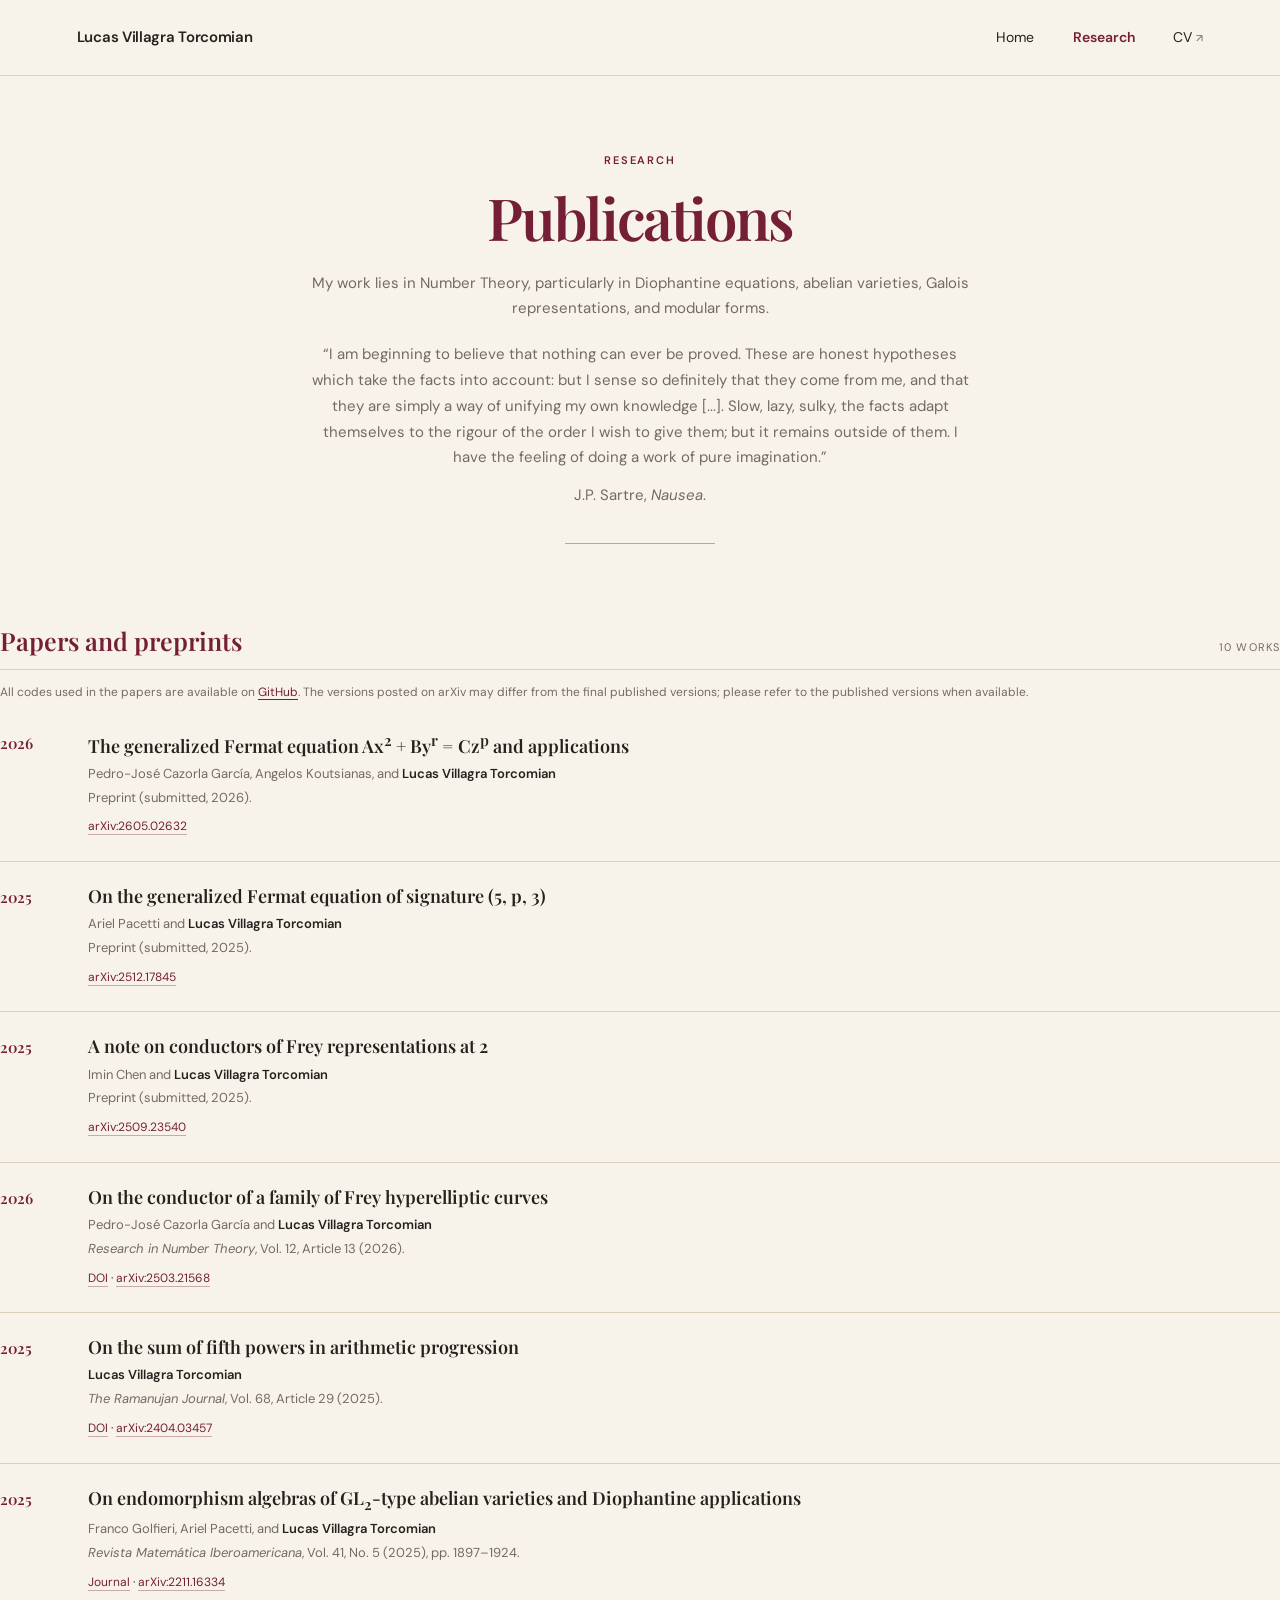
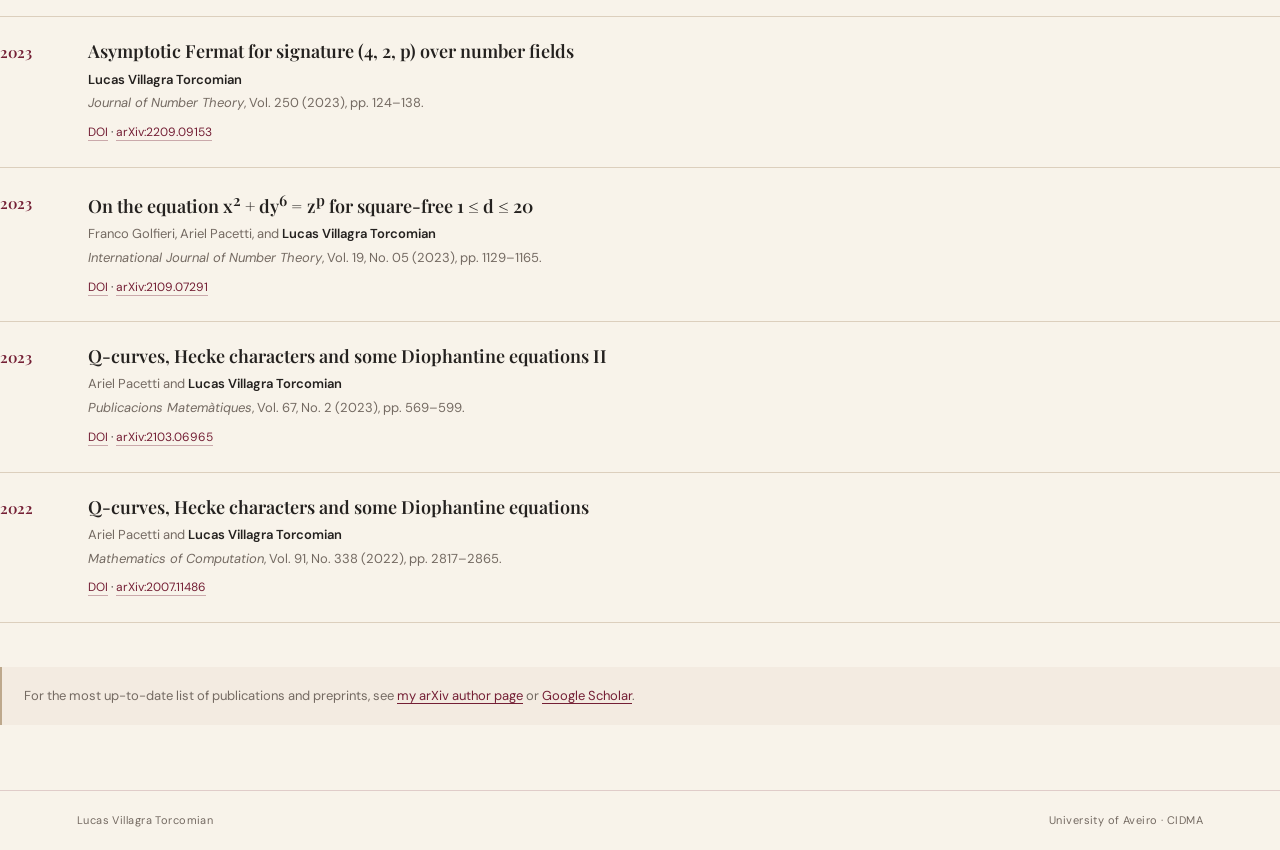
==== research.html @ e8a4df6c "Refactor research section layout in research.html" ====
<!doctype html>
<html lang="en">
<head>
  <meta charset="utf-8">
  <meta name="viewport" content="width=device-width, initial-scale=1">
  <meta name="description" content="Research and publications of Lucas Villagra Torcomian.">
  <title>Research | Lucas Villagra Torcomian</title>
  <link rel="preconnect" href="https://fonts.googleapis.com">
  <link rel="preconnect" href="https://fonts.gstatic.com" crossorigin>
  <link href="https://fonts.googleapis.com/css2?family=DM+Sans:wght@400;500;600&family=Playfair+Display:wght@500;600;700&display=swap" rel="stylesheet">
  <link rel="stylesheet" href="assets/style.css">
</head>
<body>
  <header class="site-header">
    <a class="wordmark" href="index.html">Lucas Villagra Torcomian</a>
    <nav aria-label="Main navigation">
      <a href="index.html">Home</a>
      <a class="active" href="research.html">Research</a>
      <a href="https://drive.google.com/file/d/1zm7lQ1my8PxnIZMpVEnLOwUmwl-Xk9DZ/view?usp=sharing" target="_blank" rel="noopener">CV <span aria-hidden="true">↗</span></a>
    </nav>
  </header>

<section class="page-heading">
  <p class="eyebrow">Research</p>
  <h1>Publications</h1>

  <p class="page-intro">My work lies in Number Theory, particularly in Diophantine equations, abelian varieties, Galois representations, and modular forms.</p>

  <section class="sartre-quote" aria-label="Quotation from Sartre">
    <blockquote>
      “I am beginning to believe that nothing can ever be proved. These are honest hypotheses which take the facts into account: but I sense so definitely that they come from me, and that they are simply a way of unifying my own knowledge [...]. Slow, lazy, sulky, the facts adapt themselves to the rigour of the order I wish to give them; but it remains outside of them. I have the feeling of doing a work of pure imagination.”
    </blockquote>
    <p>J.P. Sartre, <em>Nausea</em>.</p>
  </section>

  <div class="hero-rule"></div>
</section>

    <section class="publication-section">
      <div class="section-heading-row">
        <h2>Papers and preprints</h2>
        <span class="section-count">10 works</span>
      </div>
      <p class="publication-intro">All codes used in the papers are available on <a href="https://github.com/lucasvillagra" target="_blank" rel="noopener">GitHub</a>. The versions posted on arXiv may differ from the final published versions; please refer to the published versions when available.</p>

      <article class="publication">
        <span class="pub-year">2026</span>
        <div>
          <h3>The generalized Fermat equation Ax<sup>2</sup> + By<sup>r</sup> = Cz<sup>p</sup> and applications</h3>
          <p class="authors">Pedro-José Cazorla García, Angelos Koutsianas, and <strong>Lucas Villagra Torcomian</strong></p>
          <p class="journal">Preprint (submitted, 2026).</p>
          <div class="pub-links"><a href="https://arxiv.org/abs/2605.02632" target="_blank" rel="noopener">arXiv:2605.02632</a></div>
        </div>
      </article>

      <article class="publication">
        <span class="pub-year">2025</span>
        <div>
          <h3>On the generalized Fermat equation of signature (5, p, 3)</h3>
          <p class="authors">Ariel Pacetti and <strong>Lucas Villagra Torcomian</strong></p>
          <p class="journal">Preprint (submitted, 2025).</p>
          <div class="pub-links"><a href="https://arxiv.org/abs/2512.17845" target="_blank" rel="noopener">arXiv:2512.17845</a></div>
        </div>
      </article>

      <article class="publication">
        <span class="pub-year">2025</span>
        <div>
          <h3>A note on conductors of Frey representations at 2</h3>
          <p class="authors">Imin Chen and <strong>Lucas Villagra Torcomian</strong></p>
          <p class="journal">Preprint (submitted, 2025).</p>
          <div class="pub-links"><a href="https://arxiv.org/abs/2509.23540" target="_blank" rel="noopener">arXiv:2509.23540</a></div>
        </div>
      </article>

      <article class="publication">
        <span class="pub-year">2026</span>
        <div>
          <h3>On the conductor of a family of Frey hyperelliptic curves</h3>
          <p class="authors">Pedro-José Cazorla García and <strong>Lucas Villagra Torcomian</strong></p>
          <p class="journal"><em>Research in Number Theory</em>, Vol. 12, Article 13 (2026).</p>
          <div class="pub-links"><a href="https://doi.org/10.1007/s40993-026-00698-2" target="_blank" rel="noopener">DOI</a> · <a href="https://arxiv.org/abs/2503.21568" target="_blank" rel="noopener">arXiv:2503.21568</a></div>
        </div>
      </article>

      <article class="publication">
        <span class="pub-year">2025</span>
        <div>
          <h3>On the sum of fifth powers in arithmetic progression</h3>
          <p class="authors"><strong>Lucas Villagra Torcomian</strong></p>
          <p class="journal"><em>The Ramanujan Journal</em>, Vol. 68, Article 29 (2025).</p>
          <div class="pub-links"><a href="https://doi.org/10.1007/s11139-025-01153-z" target="_blank" rel="noopener">DOI</a> · <a href="https://arxiv.org/abs/2404.03457" target="_blank" rel="noopener">arXiv:2404.03457</a></div>
        </div>
      </article>

      <article class="publication">
        <span class="pub-year">2025</span>
        <div>
          <h3>On endomorphism algebras of GL<sub>2</sub>-type abelian varieties and Diophantine applications</h3>
          <p class="authors">Franco Golfieri, Ariel Pacetti, and <strong>Lucas Villagra Torcomian</strong></p>
          <p class="journal"><em>Revista Matemática Iberoamericana</em>, Vol. 41, No. 5 (2025), pp. 1897–1924.</p>
          <div class="pub-links"><a href="https://ems.press/journals/rmi/articles/14298722" target="_blank" rel="noopener">Journal</a> · <a href="https://arxiv.org/abs/2211.16334" target="_blank" rel="noopener">arXiv:2211.16334</a></div>
        </div>
      </article>

      <article class="publication">
        <span class="pub-year">2023</span>
        <div>
          <h3>Asymptotic Fermat for signature (4, 2, p) over number fields</h3>
          <p class="authors"><strong>Lucas Villagra Torcomian</strong></p>
          <p class="journal"><em>Journal of Number Theory</em>, Vol. 250 (2023), pp. 124–138.</p>
          <div class="pub-links"><a href="https://doi.org/10.1016/j.jnt.2023.03.006" target="_blank" rel="noopener">DOI</a> · <a href="https://arxiv.org/abs/2209.09153" target="_blank" rel="noopener">arXiv:2209.09153</a></div>
        </div>
      </article>

      <article class="publication">
        <span class="pub-year">2023</span>
        <div>
          <h3>On the equation x<sup>2</sup> + dy<sup>6</sup> = z<sup>p</sup> for square-free 1 ≤ d ≤ 20</h3>
          <p class="authors">Franco Golfieri, Ariel Pacetti, and <strong>Lucas Villagra Torcomian</strong></p>
          <p class="journal"><em>International Journal of Number Theory</em>, Vol. 19, No. 05 (2023), pp. 1129–1165.</p>
          <div class="pub-links"><a href="https://doi.org/10.1142/S1793042123500562" target="_blank" rel="noopener">DOI</a> · <a href="https://arxiv.org/abs/2109.07291" target="_blank" rel="noopener">arXiv:2109.07291</a></div>
        </div>
      </article>

      <article class="publication">
        <span class="pub-year">2023</span>
        <div>
          <h3>Q-curves, Hecke characters and some Diophantine equations II</h3>
          <p class="authors">Ariel Pacetti and <strong>Lucas Villagra Torcomian</strong></p>
          <p class="journal"><em>Publicacions Matemàtiques</em>, Vol. 67, No. 2 (2023), pp. 569–599.</p>
          <div class="pub-links"><a href="https://doi.org/10.5565/PUBLMAT6722304" target="_blank" rel="noopener">DOI</a> · <a href="https://arxiv.org/abs/2103.06965" target="_blank" rel="noopener">arXiv:2103.06965</a></div>
        </div>
      </article>

      <article class="publication">
        <span class="pub-year">2022</span>
        <div>
          <h3>Q-curves, Hecke characters and some Diophantine equations</h3>
          <p class="authors">Ariel Pacetti and <strong>Lucas Villagra Torcomian</strong></p>
          <p class="journal"><em>Mathematics of Computation</em>, Vol. 91, No. 338 (2022), pp. 2817–2865.</p>
          <div class="pub-links"><a href="https://doi.org/10.1090/mcom/3759" target="_blank" rel="noopener">DOI</a> · <a href="https://arxiv.org/abs/2007.11486" target="_blank" rel="noopener">arXiv:2007.11486</a></div>
        </div>
      </article>
    </section>

    <p class="research-note">For the most up-to-date list of publications and preprints, see <a href="https://arxiv.org/search/?query=Lucas+Villagra+Torcomian&searchtype=author" target="_blank" rel="noopener">my arXiv author page</a> or <a href="https://scholar.google.com/citations?hl=es&oi=ao&user=vNur4E0AAAAJ" target="_blank" rel="noopener">Google Scholar</a>.</p>
  </main>

  <footer class="site-footer">
    <span>Lucas Villagra Torcomian</span>
    <span>University of Aveiro · CIDMA</span>
  </footer>
</body>
</html>
---- assets/style.css ----
:root {
  --paper: #F8F3EA;
  --paper-deep: #F1E9DD;
  --burgundy: #741F35;
  --burgundy-dark: #5E182B;
  --ink: #24211F;
  --muted: #746A62;
  --sand: #BDA88C;
  --line: rgba(116, 31, 53, .18);
  --serif: "Playfair Display", Georgia, serif;
  --sans: "DM Sans", Arial, sans-serif;
}
* { box-sizing: border-box; }
html { scroll-behavior: smooth; }
body { margin: 0; background: var(--paper); color: var(--ink); font-family: var(--sans); font-size: 16px; line-height: 1.72; }
a { color: var(--burgundy); text-decoration-thickness: 1px; text-underline-offset: 3px; }
a:hover { color: var(--burgundy-dark); }
.site-header { min-height: 76px; padding: 0 clamp(22px, 6vw, 92px); display: flex; align-items: center; justify-content: space-between; gap: 24px; border-bottom: 1px solid var(--line); }
.wordmark { color: var(--ink); text-decoration: none; font-size: 15px; font-weight: 600; letter-spacing: -.02em; }
nav { display: flex; align-items: center; gap: clamp(18px, 3vw, 42px); }
nav a { color: var(--ink); text-decoration: none; font-size: 14px; }
nav a:hover, nav a.active { color: var(--burgundy); }
nav a.active { font-weight: 600; }
nav span { font-size: 11px; opacity: .65; }
.hero { text-align: center; padding: clamp(55px, 8vw, 104px) 24px 32px; }
.eyebrow { color: var(--burgundy); text-transform: uppercase; letter-spacing: .18em; font-size: 11px; font-weight: 600; margin: 0 0 14px; }
.hero h1, .page-heading h1 { color: var(--burgundy); font: 600 clamp(38px, 5.2vw, 66px)/1.15 var(--serif); letter-spacing: -.035em; margin: 0; }
.hero-subtitle { margin: 20px 0 0; color: var(--burgundy); font-size: 17px; font-style: italic; font-weight: 600; }
.hero-rule { width: min(150px, 35vw); height: 1px; background: var(--sand); margin: 34px auto 0; }
.section-wrap { width: min(1120px, calc(100% - 48px)); margin-inline: auto; }
.intro { display: grid; grid-template-columns: minmax(260px, .83fr) minmax(0, 1.17fr); gap: clamp(30px, 5vw, 62px); align-items: start; padding: 24px 0 70px; }
.portrait-frame { position: relative; min-height: 420px; background: linear-gradient(145deg, #E9DED0, #D6C5B2); overflow: hidden; }
.portrait { width: 100%; height: 100%; min-height: 420px; display: block; object-fit: cover; }
.portrait-note { position: absolute; left: 16px; bottom: 14px; background: rgba(248,243,234,.88); color: var(--muted); padding: 5px 10px; font-size: 11px; letter-spacing: .04em; }
.intro-copy { padding-top: 1px; font-size: 15px; }
.intro-copy p { margin: 0 0 19px; }
.intro-copy .lead { font-size: 18px; line-height: 1.55; margin-bottom: 24px; }
.button { display: inline-flex; align-items: center; gap: 11px; margin-top: 7px; padding: 12px 22px; background: var(--burgundy); color: #fff; text-decoration: none; font-size: 13px; font-weight: 600; letter-spacing: .02em; border: 1px solid var(--burgundy); transition: .2s ease; }
.button:hover { background: var(--burgundy-dark); color: #fff; transform: translateY(-1px); }
.button-icon { font-size: 17px; line-height: 1; }
.contact-section { border-top: 1px solid var(--line); padding: 44px 0 62px; display: grid; grid-template-columns: 1fr 1fr; gap: 70px; }
.contact-section h2, .publication-section h2 { margin: 0 0 20px; color: var(--burgundy); font: 600 25px/1.25 var(--serif); }
.contact-item { display: grid; gap: 3px; padding: 0 0 14px; margin-bottom: 13px; border-bottom: 1px solid rgba(189,168,140,.55); font-size: 14px; }
.contact-label { color: var(--muted); font-size: 11px; letter-spacing: .12em; text-transform: uppercase; font-weight: 600; }
.profile-link { display: flex; justify-content: space-between; align-items: center; padding: 9px 0; border-bottom: 1px solid rgba(189,168,140,.55); color: var(--burgundy); text-decoration: none; font-size: 14px; }
.profile-link span { color: var(--sand); font-size: 13px; }
.site-footer { border-top: 1px solid var(--line); padding: 20px clamp(22px, 6vw, 92px); display: flex; justify-content: space-between; gap: 18px; color: var(--muted); font-size: 11px; letter-spacing: .04em; }
.research-main { width: min(960px, calc(100% - 48px)); margin: 0 auto; }
.page-heading { text-align: center; padding: 75px 0 55px; }
.page-heading h1 { font-size: clamp(42px, 5vw, 58px); }
.page-intro { max-width: 660px; margin: 20px auto 0; color: var(--muted); font-size: 15px; }
.publication-section { padding: 26px 0 14px; }
.section-heading-row { display: flex; align-items: baseline; justify-content: space-between; gap: 18px; border-bottom: 1px solid var(--line); margin-bottom: 4px; }
.publication-section h2 { margin-bottom: 13px; }
.section-count { color: var(--muted); font-size: 11px; letter-spacing: .1em; text-transform: uppercase; }
.publication { display: grid; grid-template-columns: 66px minmax(0,1fr); gap: 22px; padding: 22px 0 24px; border-bottom: 1px solid rgba(189,168,140,.48); }
.pub-year { color: var(--burgundy); font: 600 15px var(--serif); padding-top: 3px; }
.publication h3 { margin: 0 0 5px; color: var(--ink); font: 600 18px/1.4 var(--serif); }
.authors, .journal { margin: 3px 0; font-size: 13px; color: var(--muted); line-height: 1.6; }
.authors strong { color: var(--ink); font-weight: 600; }
.pub-links { margin-top: 8px; font-size: 12px; }
.pub-links a { text-decoration: none; border-bottom: 1px solid rgba(116,31,53,.35); }
.preprints { padding-top: 44px; }
.research-note { margin: 30px 0 65px; padding: 18px 22px; border-left: 2px solid var(--sand); background: rgba(241,233,221,.65); color: var(--muted); font-size: 13px; }
@media (max-width: 760px) {
  .site-header { padding: 17px 22px; flex-direction: column; align-items: flex-start; gap: 12px; }
  nav { width: 100%; gap: 25px; }
  .hero { padding-top: 52px; }
  .intro { grid-template-columns: 1fr; gap: 26px; padding-top: 10px; }
  .portrait-frame, .portrait { min-height: 0; height: auto; aspect-ratio: 4 / 5; }
  .contact-section { grid-template-columns: 1fr; gap: 34px; padding-top: 34px; }
  .site-footer { flex-direction: column; gap: 5px; }
  .page-heading { padding: 52px 0 36px; }
  .publication { grid-template-columns: 48px minmax(0,1fr); gap: 12px; }
  .publication h3 { font-size: 16px; }
}

/* Subtle quotation from Sartre on the Research page */
.sartre-quote { max-width: 660px; margin: 20px auto 0; padding: 0; color: var(--muted); text-align: center; font-size: 15px; line-height: inherit; }
.sartre-quote blockquote { margin: 0; font: inherit; }
.sartre-quote p { margin: 12px 0 0; font: inherit; letter-spacing: normal; }
.publication-intro { margin: 12px 0 5px; color: var(--muted); font-size: 12px; line-height: 1.7; }
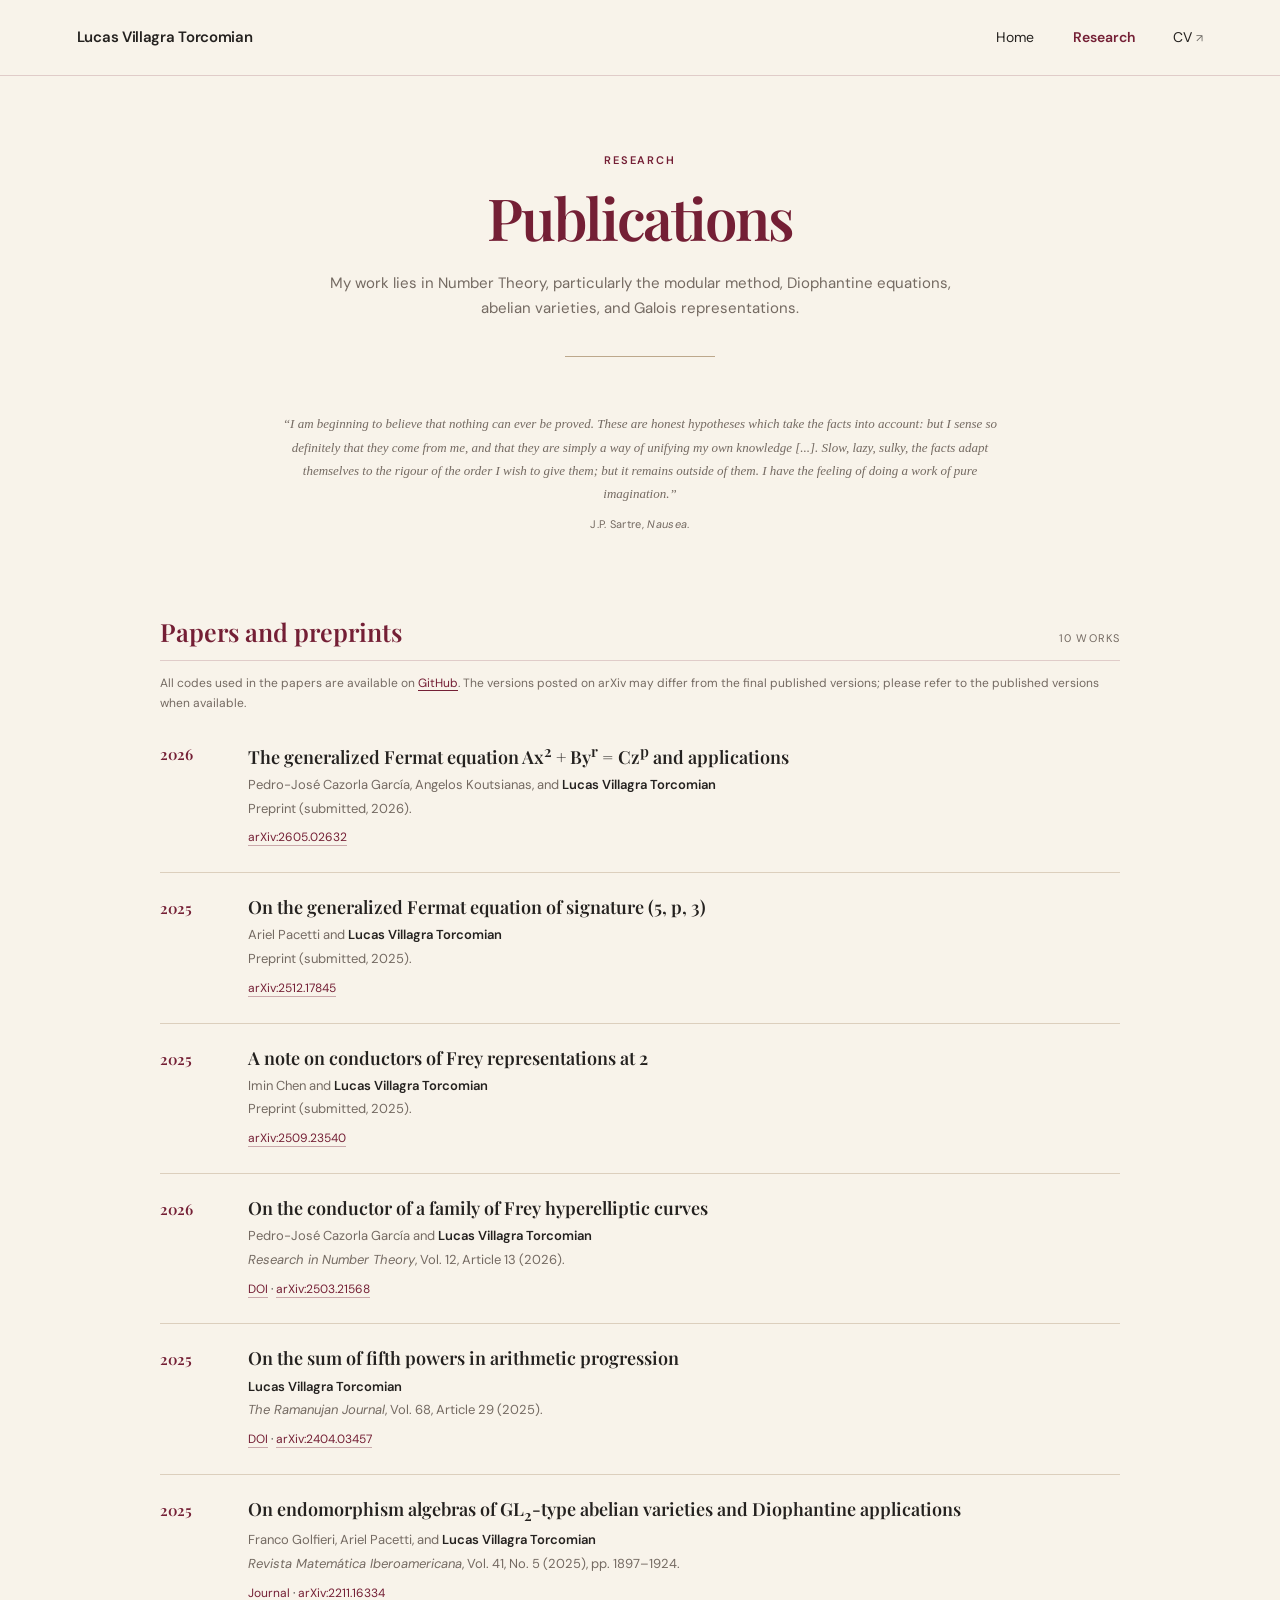
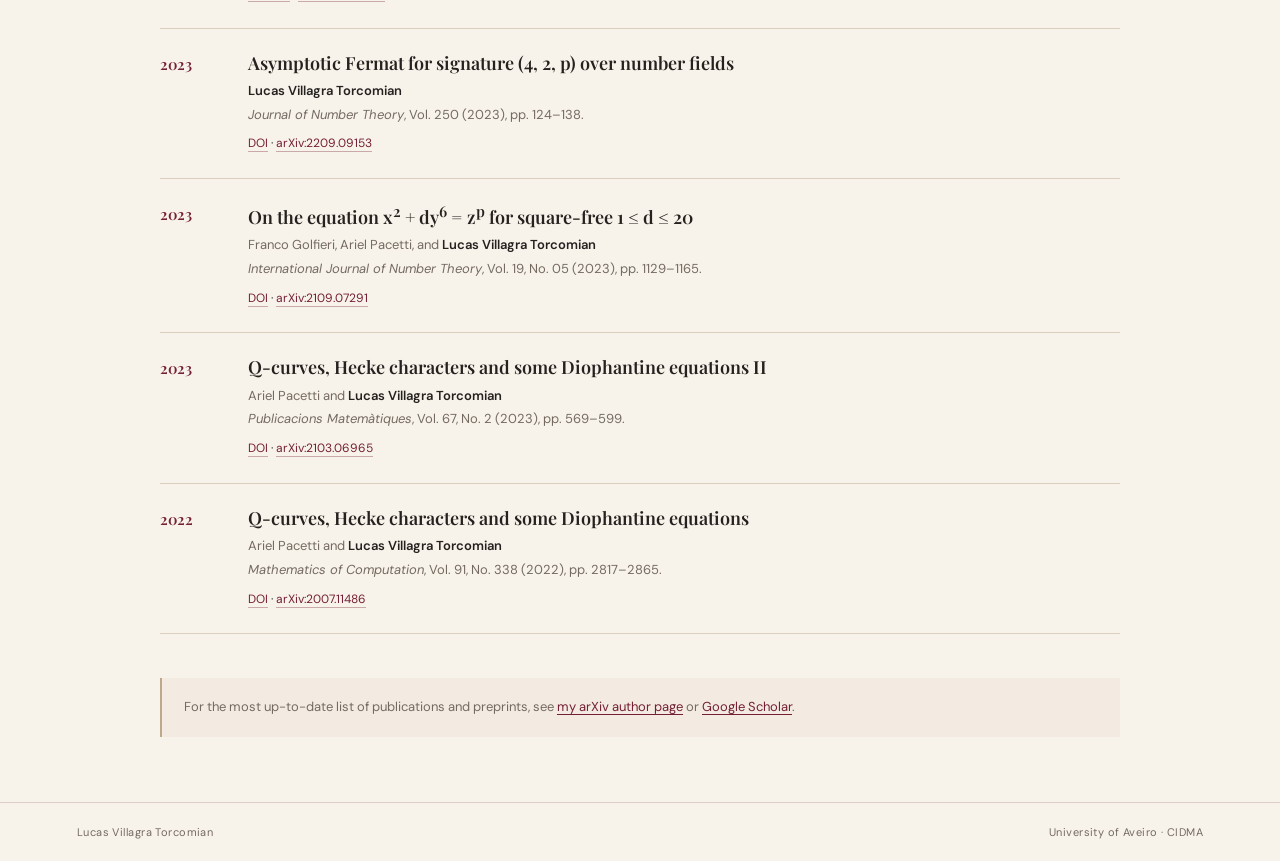
==== commit 4e51532a: "Add files via upload" ====
--- a/research.html
+++ b/research.html
@@ -20,21 +20,20 @@
     </nav>
   </header>
 
-<section class="page-heading">
-  <p class="eyebrow">Research</p>
-  <h1>Publications</h1>
+  <main class="research-main">
+    <section class="page-heading">
+      <p class="eyebrow">Research</p>
+      <h1>Publications</h1>
+      <p class="page-intro">My work lies in Number Theory, particularly the modular method, Diophantine equations, abelian varieties, and Galois representations.</p>
+      <div class="hero-rule"></div>
+    </section>
 
-  <p class="page-intro">My work lies in Number Theory, particularly in Diophantine equations, abelian varieties, Galois representations, and modular forms.</p>
-
-  <section class="sartre-quote" aria-label="Quotation from Sartre">
-    <blockquote>
-      “I am beginning to believe that nothing can ever be proved. These are honest hypotheses which take the facts into account: but I sense so definitely that they come from me, and that they are simply a way of unifying my own knowledge [...]. Slow, lazy, sulky, the facts adapt themselves to the rigour of the order I wish to give them; but it remains outside of them. I have the feeling of doing a work of pure imagination.”
-    </blockquote>
-    <p>J.P. Sartre, <em>Nausea</em>.</p>
-  </section>
-
-  <div class="hero-rule"></div>
-</section>
+    <section class="sartre-quote" aria-label="Quotation from Sartre">
+      <blockquote>
+        “I am beginning to believe that nothing can ever be proved. These are honest hypotheses which take the facts into account: but I sense so definitely that they come from me, and that they are simply a way of unifying my own knowledge [...]. Slow, lazy, sulky, the facts adapt themselves to the rigour of the order I wish to give them; but it remains outside of them. I have the feeling of doing a work of pure imagination.”
+      </blockquote>
+      <p>J.P. Sartre, <em>Nausea</em>.</p>
+    </section>
 
     <section class="publication-section">
       <div class="section-heading-row">
--- a/assets/style.css
+++ b/assets/style.css
@@ -76,7 +76,7 @@
 }
 
 /* Subtle quotation from Sartre on the Research page */
-.sartre-quote { max-width: 660px; margin: 20px auto 0; padding: 0; color: var(--muted); text-align: center; font-size: 15px; line-height: inherit; }
-.sartre-quote blockquote { margin: 0; font: inherit; }
-.sartre-quote p { margin: 12px 0 0; font: inherit; letter-spacing: normal; }
+.sartre-quote { max-width: 760px; margin: 0 auto 34px; padding: 0 22px 22px; color: var(--muted); text-align: center; }
+.sartre-quote blockquote { margin: 0; font: italic 13px/1.8 var(--serif); }
+.sartre-quote p { margin: 9px 0 0; font-size: 11px; letter-spacing: .03em; }
 .publication-intro { margin: 12px 0 5px; color: var(--muted); font-size: 12px; line-height: 1.7; }
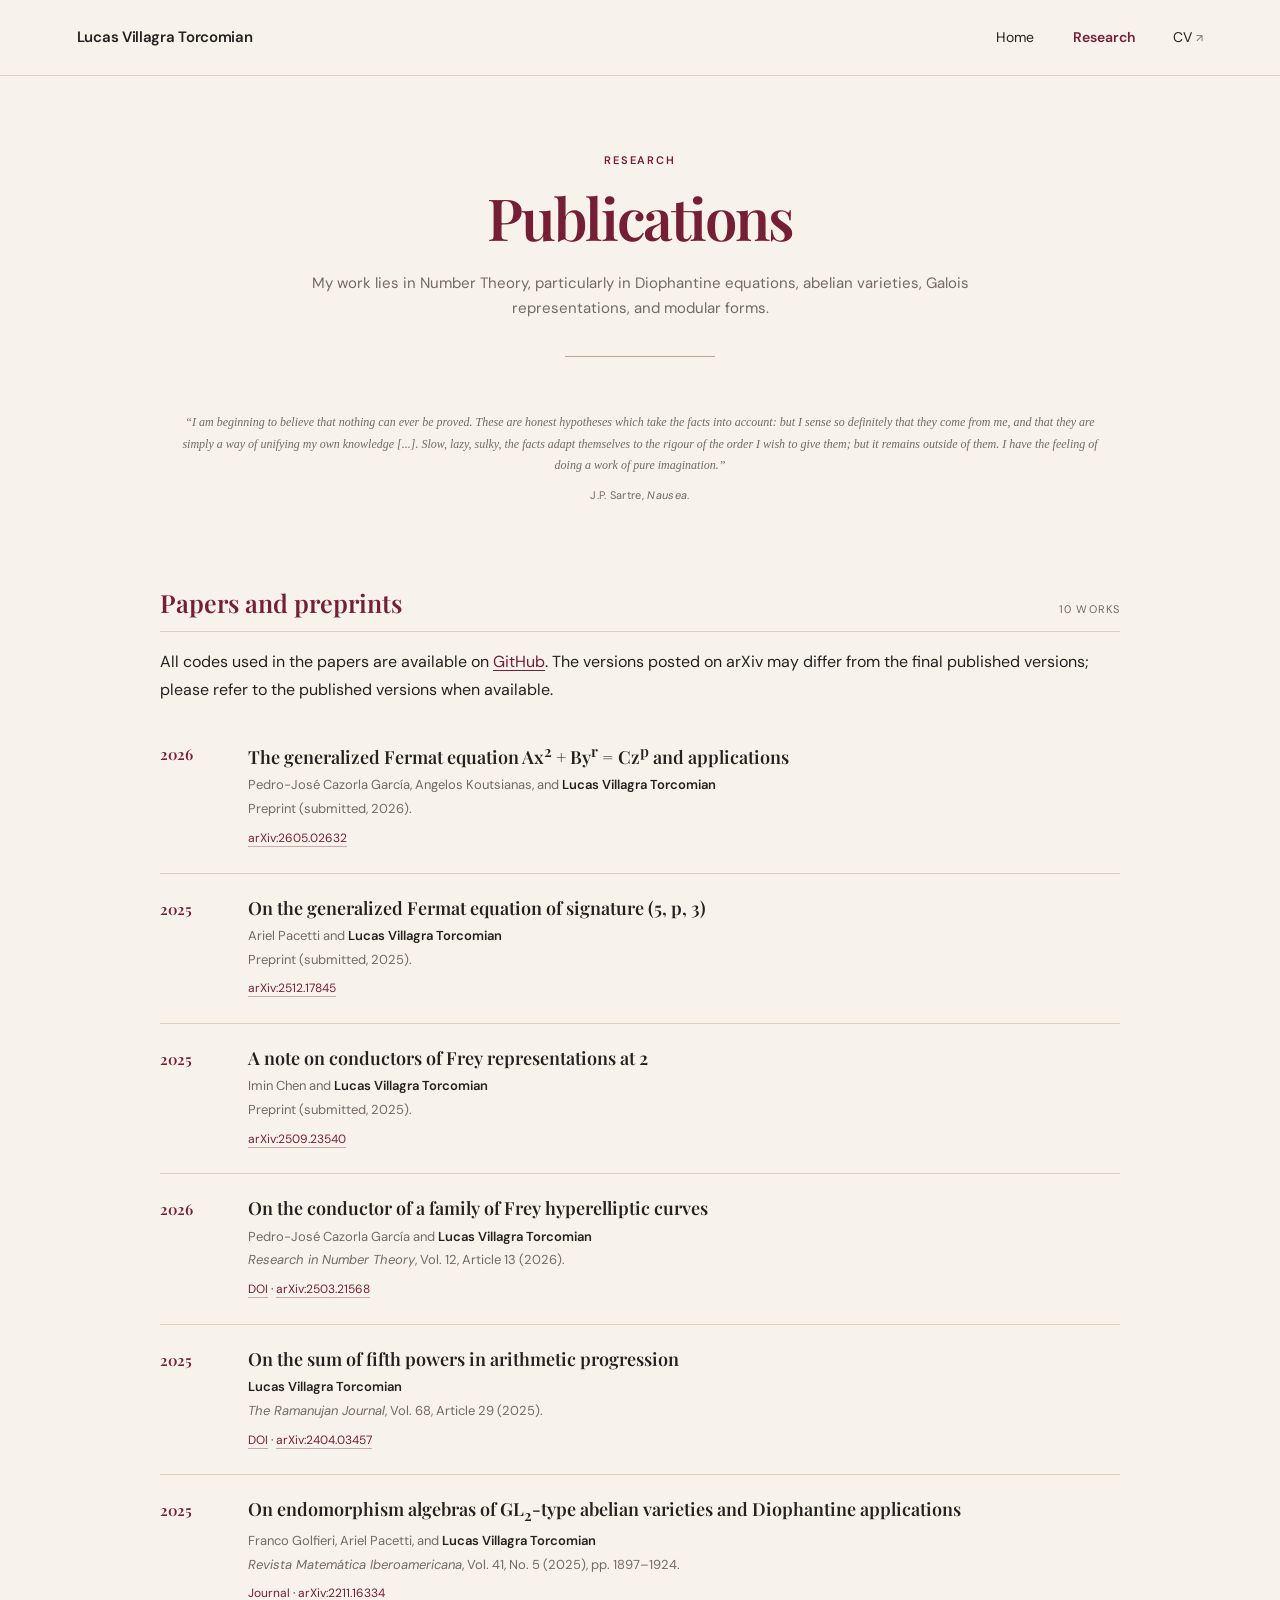
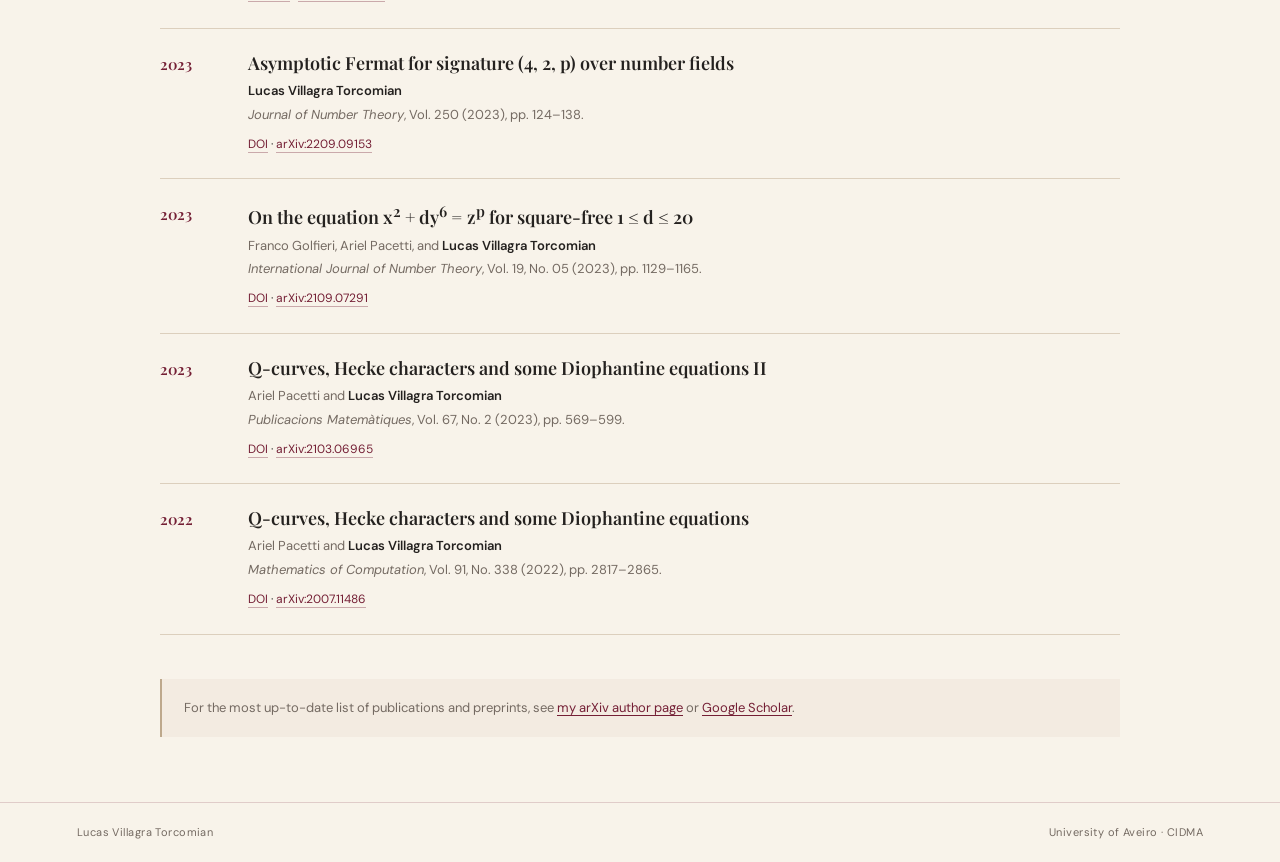
==== commit f262db12: "Update introduction paragraph in research.html" ====
--- a/research.html
+++ b/research.html
@@ -24,7 +24,7 @@
     <section class="page-heading">
       <p class="eyebrow">Research</p>
       <h1>Publications</h1>
-      <p class="page-intro">My work lies in Number Theory, particularly the modular method, Diophantine equations, abelian varieties, and Galois representations.</p>
+      <p class="page-intro">My work lies in Number Theory, particularly in Diophantine equations, abelian varieties, Galois representations, and modular forms.</p>
       <div class="hero-rule"></div>
     </section>
 
--- a/assets/style.css
+++ b/assets/style.css
@@ -76,7 +76,21 @@
 }
 
 /* Subtle quotation from Sartre on the Research page */
-.sartre-quote { max-width: 760px; margin: 0 auto 34px; padding: 0 22px 22px; color: var(--muted); text-align: center; }
-.sartre-quote blockquote { margin: 0; font: italic 13px/1.8 var(--serif); }
-.sartre-quote p { margin: 9px 0 0; font-size: 11px; letter-spacing: .03em; }
-.publication-intro { margin: 12px 0 5px; color: var(--muted); font-size: 12px; line-height: 1.7; }
+.sartre-quote {
+  max-width: 1000px;
+  margin: 0 auto 34px;
+  padding: 0 22px 22px;
+  color: var(--muted);
+  text-align: center;
+}
+
+.sartre-quote blockquote {
+  margin: 0;
+  font: italic 12px/1.8 var(--serif);
+}
+
+.sartre-quote p {
+  margin: 9px 0 0;
+  font-size: 11px;
+  letter-spacing: .03em;
+}
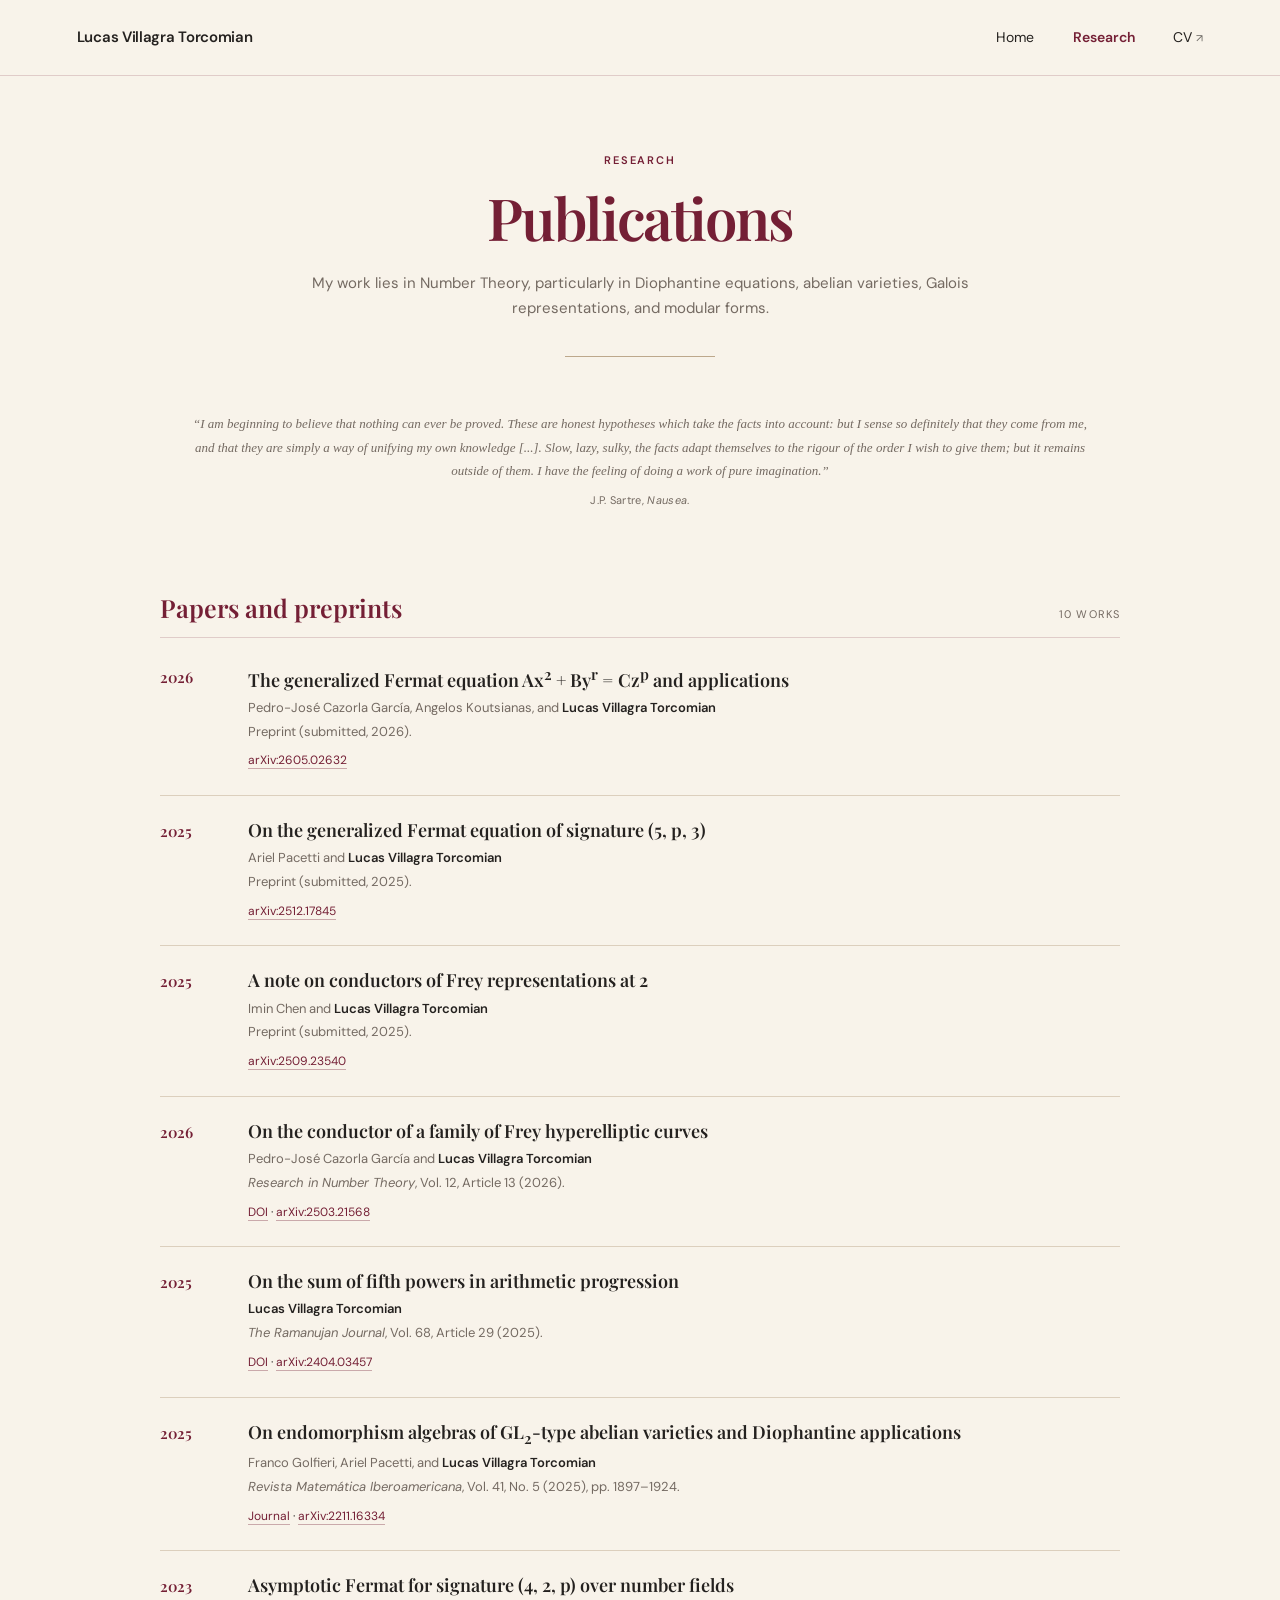
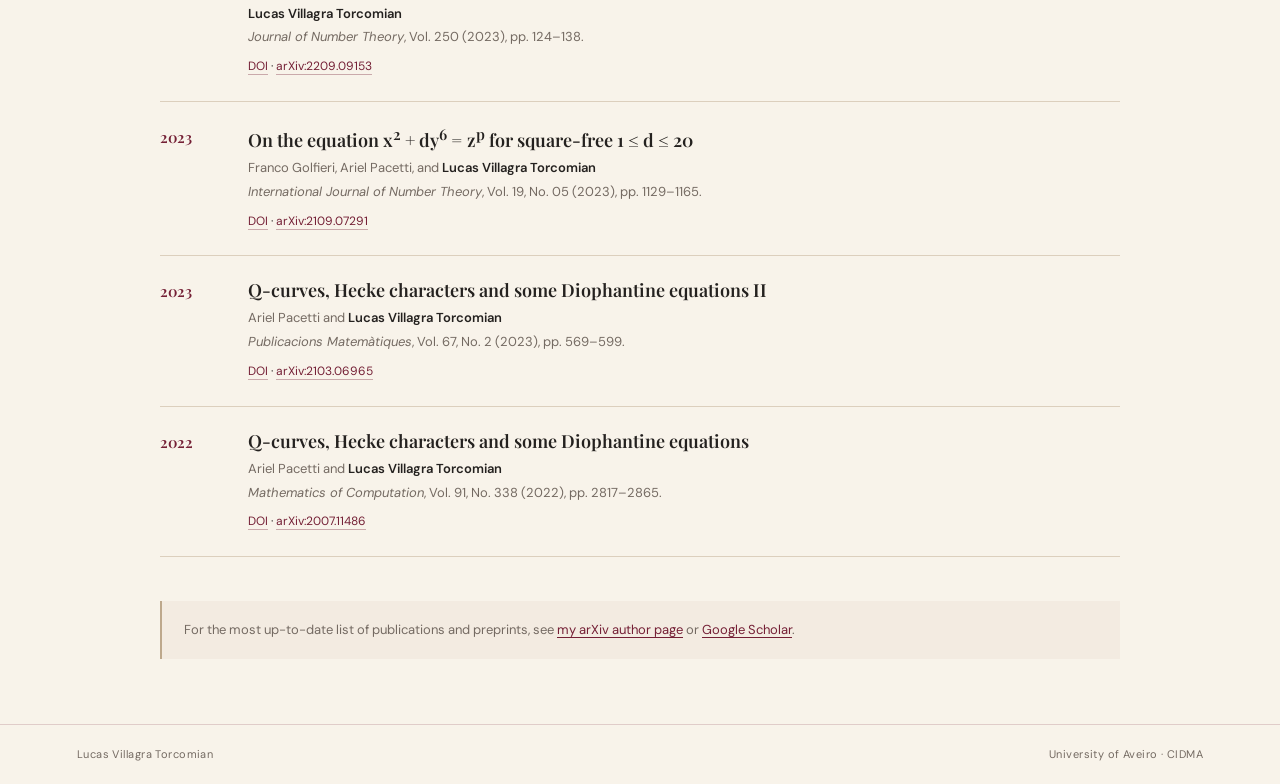
==== commit 4d2399fe: "Remove publication intro paragraph Removed introductory paragraph about code availability on GitHub." ====
--- a/research.html
+++ b/research.html
@@ -40,8 +40,7 @@
         <h2>Papers and preprints</h2>
         <span class="section-count">10 works</span>
       </div>
-      <p class="publication-intro">All codes used in the papers are available on <a href="https://github.com/lucasvillagra" target="_blank" rel="noopener">GitHub</a>. The versions posted on arXiv may differ from the final published versions; please refer to the published versions when available.</p>
-
+      
       <article class="publication">
         <span class="pub-year">2026</span>
         <div>
--- a/assets/style.css
+++ b/assets/style.css
@@ -86,7 +86,7 @@
 
 .sartre-quote blockquote {
   margin: 0;
-  font: italic 12px/1.8 var(--serif);
+  font: italic 13px/1.8 var(--serif);
 }
 
 .sartre-quote p {
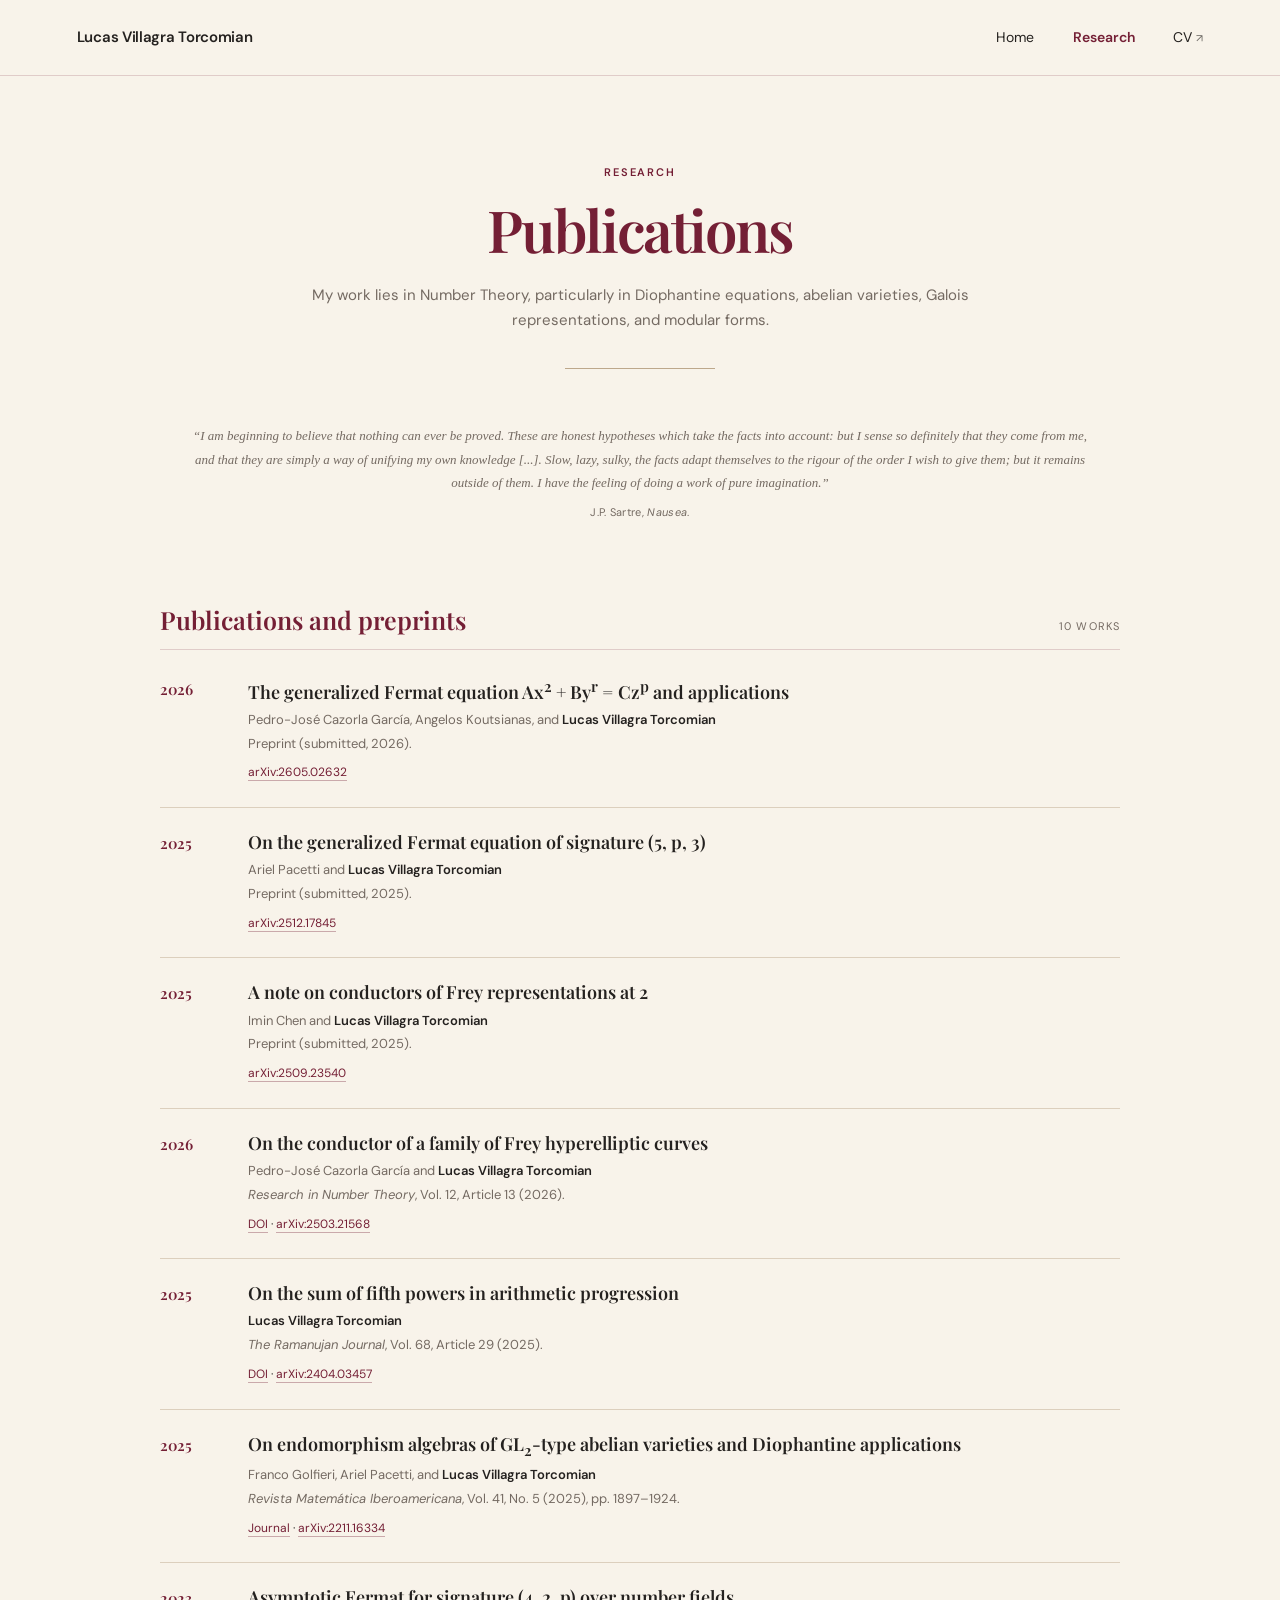
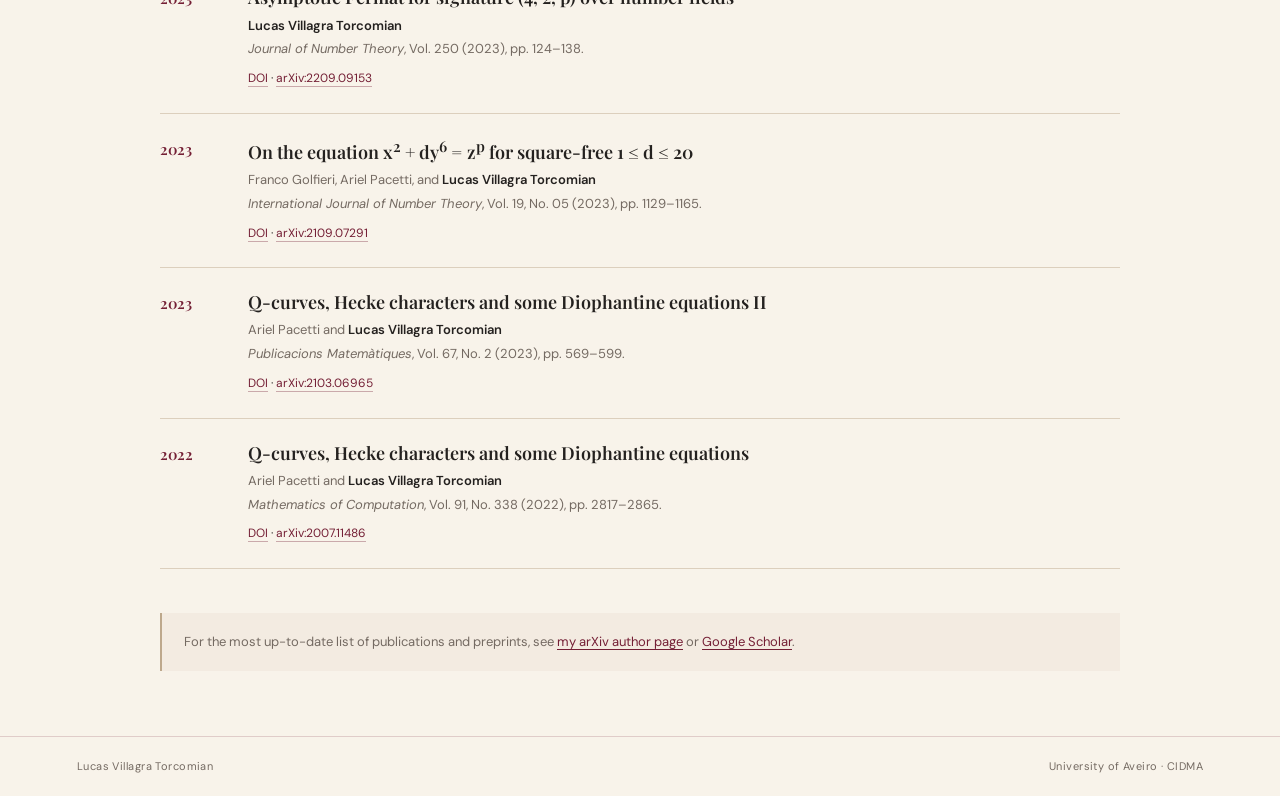
==== commit 285f8775: "Rename section heading from 'Papers' to 'Publications'" ====
--- a/research.html
+++ b/research.html
@@ -37,7 +37,7 @@
 
     <section class="publication-section">
       <div class="section-heading-row">
-        <h2>Papers and preprints</h2>
+        <h2>Publications and preprints</h2>
         <span class="section-count">10 works</span>
       </div>
       
--- a/assets/style.css
+++ b/assets/style.css
@@ -22,23 +22,41 @@
 nav a:hover, nav a.active { color: var(--burgundy); }
 nav a.active { font-weight: 600; }
 nav span { font-size: 11px; opacity: .65; }
-.hero { text-align: center; padding: clamp(55px, 8vw, 104px) 24px 32px; }
-.eyebrow { color: var(--burgundy); text-transform: uppercase; letter-spacing: .18em; font-size: 11px; font-weight: 600; margin: 0 0 14px; }
+.hero {
+  text-align: center;
+  padding: clamp(30px, 5vw, 65px) 24px 32px;
+}.eyebrow { color: var(--burgundy); text-transform: uppercase; letter-spacing: .18em; font-size: 11px; font-weight: 600; margin: 12px 0 14px; }
 .hero h1, .page-heading h1 { color: var(--burgundy); font: 600 clamp(38px, 5.2vw, 66px)/1.15 var(--serif); letter-spacing: -.035em; margin: 0; }
 .hero-subtitle { margin: 20px 0 0; color: var(--burgundy); font-size: 17px; font-style: italic; font-weight: 600; }
 .hero-rule { width: min(150px, 35vw); height: 1px; background: var(--sand); margin: 34px auto 0; }
 .section-wrap { width: min(1120px, calc(100% - 48px)); margin-inline: auto; }
-.intro { display: grid; grid-template-columns: minmax(260px, .83fr) minmax(0, 1.17fr); gap: clamp(30px, 5vw, 62px); align-items: start; padding: 24px 0 70px; }
-.portrait-frame { position: relative; min-height: 420px; background: linear-gradient(145deg, #E9DED0, #D6C5B2); overflow: hidden; }
-.portrait { width: 100%; height: 100%; min-height: 420px; display: block; object-fit: cover; }
-.portrait-note { position: absolute; left: 16px; bottom: 14px; background: rgba(248,243,234,.88); color: var(--muted); padding: 5px 10px; font-size: 11px; letter-spacing: .04em; }
+.intro {
+  display: grid;
+  grid-template-columns: minmax(220px, .8fr) minmax(0, 1.2fr);
+  gap: clamp(30px, 5vw, 62px);
+  align-items: start;
+  padding: 24px 0 35px;
+}
+.portrait-frame {
+  position: relative;
+  height: 340px;
+  min-height: 0;
+  background: linear-gradient(145deg, #E9DED0, #D6C5B2);
+  overflow: hidden;
+}
+.portrait {
+  width: 100%;
+  height: 100%;
+  display: block;
+  object-fit: cover;
+}.portrait-note { position: absolute; left: 16px; bottom: 14px; background: rgba(248,243,234,.88); color: var(--muted); padding: 5px 10px; font-size: 11px; letter-spacing: .04em; }
 .intro-copy { padding-top: 1px; font-size: 15px; }
 .intro-copy p { margin: 0 0 19px; }
 .intro-copy .lead { font-size: 18px; line-height: 1.55; margin-bottom: 24px; }
 .button { display: inline-flex; align-items: center; gap: 11px; margin-top: 7px; padding: 12px 22px; background: var(--burgundy); color: #fff; text-decoration: none; font-size: 13px; font-weight: 600; letter-spacing: .02em; border: 1px solid var(--burgundy); transition: .2s ease; }
 .button:hover { background: var(--burgundy-dark); color: #fff; transform: translateY(-1px); }
 .button-icon { font-size: 17px; line-height: 1; }
-.contact-section { border-top: 1px solid var(--line); padding: 44px 0 62px; display: grid; grid-template-columns: 1fr 1fr; gap: 70px; }
+.contact-section { border-top: 1px solid var(--line); padding: 25px 0 62px; display: grid; grid-template-columns: 1fr 1fr; gap: 70px; }
 .contact-section h2, .publication-section h2 { margin: 0 0 20px; color: var(--burgundy); font: 600 25px/1.25 var(--serif); }
 .contact-item { display: grid; gap: 3px; padding: 0 0 14px; margin-bottom: 13px; border-bottom: 1px solid rgba(189,168,140,.55); font-size: 14px; }
 .contact-label { color: var(--muted); font-size: 11px; letter-spacing: .12em; text-transform: uppercase; font-weight: 600; }
@@ -94,3 +112,8 @@
   font-size: 11px;
   letter-spacing: .03em;
 }
+
+/* Remove underlines only on the homepage */
+body:has(.hero) a {
+  text-decoration: none;
+}
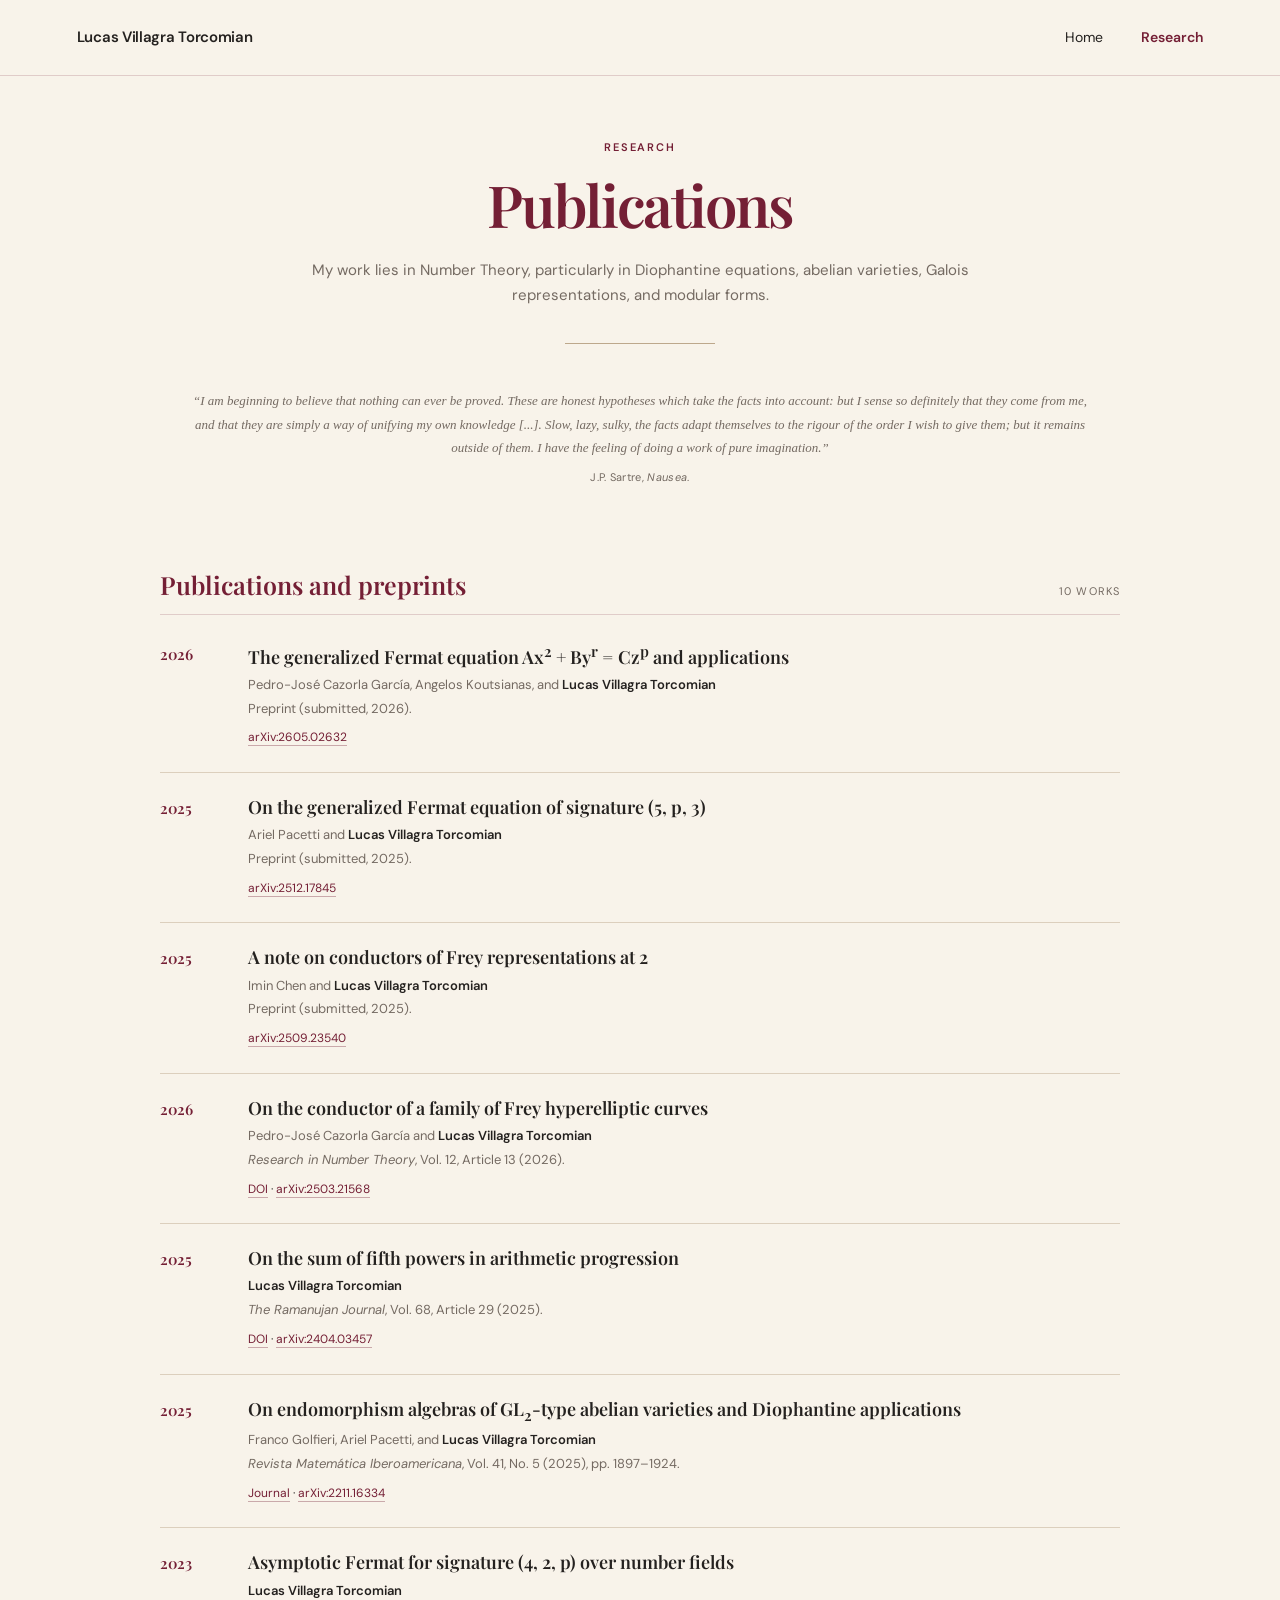
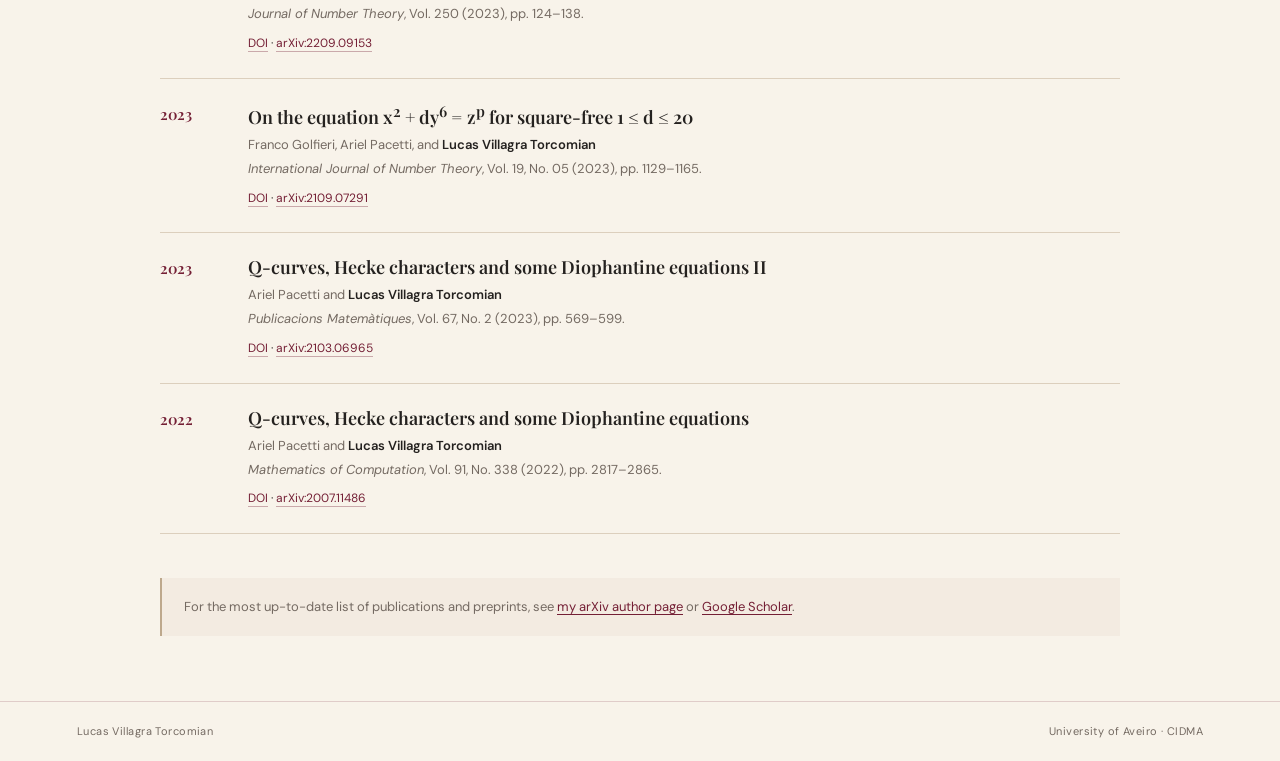
==== commit 7d7f9803: "Remove CV link from research page Removed CV link from the navigation menu." ====
--- a/research.html
+++ b/research.html
@@ -16,7 +16,6 @@
     <nav aria-label="Main navigation">
       <a href="index.html">Home</a>
       <a class="active" href="research.html">Research</a>
-      <a href="https://drive.google.com/file/d/1zm7lQ1my8PxnIZMpVEnLOwUmwl-Xk9DZ/view?usp=sharing" target="_blank" rel="noopener">CV <span aria-hidden="true">↗</span></a>
     </nav>
   </header>
 
--- a/assets/style.css
+++ b/assets/style.css
@@ -32,14 +32,14 @@
 .section-wrap { width: min(1120px, calc(100% - 48px)); margin-inline: auto; }
 .intro {
   display: grid;
-  grid-template-columns: minmax(220px, .8fr) minmax(0, 1.2fr);
+  grid-template-columns: minmax(220px, .75fr) minmax(0, 1.25fr);
   gap: clamp(30px, 5vw, 62px);
   align-items: start;
   padding: 24px 0 35px;
 }
 .portrait-frame {
   position: relative;
-  height: 340px;
+  height: 310px;
   min-height: 0;
   background: linear-gradient(145deg, #E9DED0, #D6C5B2);
   overflow: hidden;
@@ -64,7 +64,10 @@
 .profile-link span { color: var(--sand); font-size: 13px; }
 .site-footer { border-top: 1px solid var(--line); padding: 20px clamp(22px, 6vw, 92px); display: flex; justify-content: space-between; gap: 18px; color: var(--muted); font-size: 11px; letter-spacing: .04em; }
 .research-main { width: min(960px, calc(100% - 48px)); margin: 0 auto; }
-.page-heading { text-align: center; padding: 75px 0 55px; }
+.page-heading {
+  text-align: center;
+  padding: 50px 0 45px;
+}
 .page-heading h1 { font-size: clamp(42px, 5vw, 58px); }
 .page-intro { max-width: 660px; margin: 20px auto 0; color: var(--muted); font-size: 15px; }
 .publication-section { padding: 26px 0 14px; }
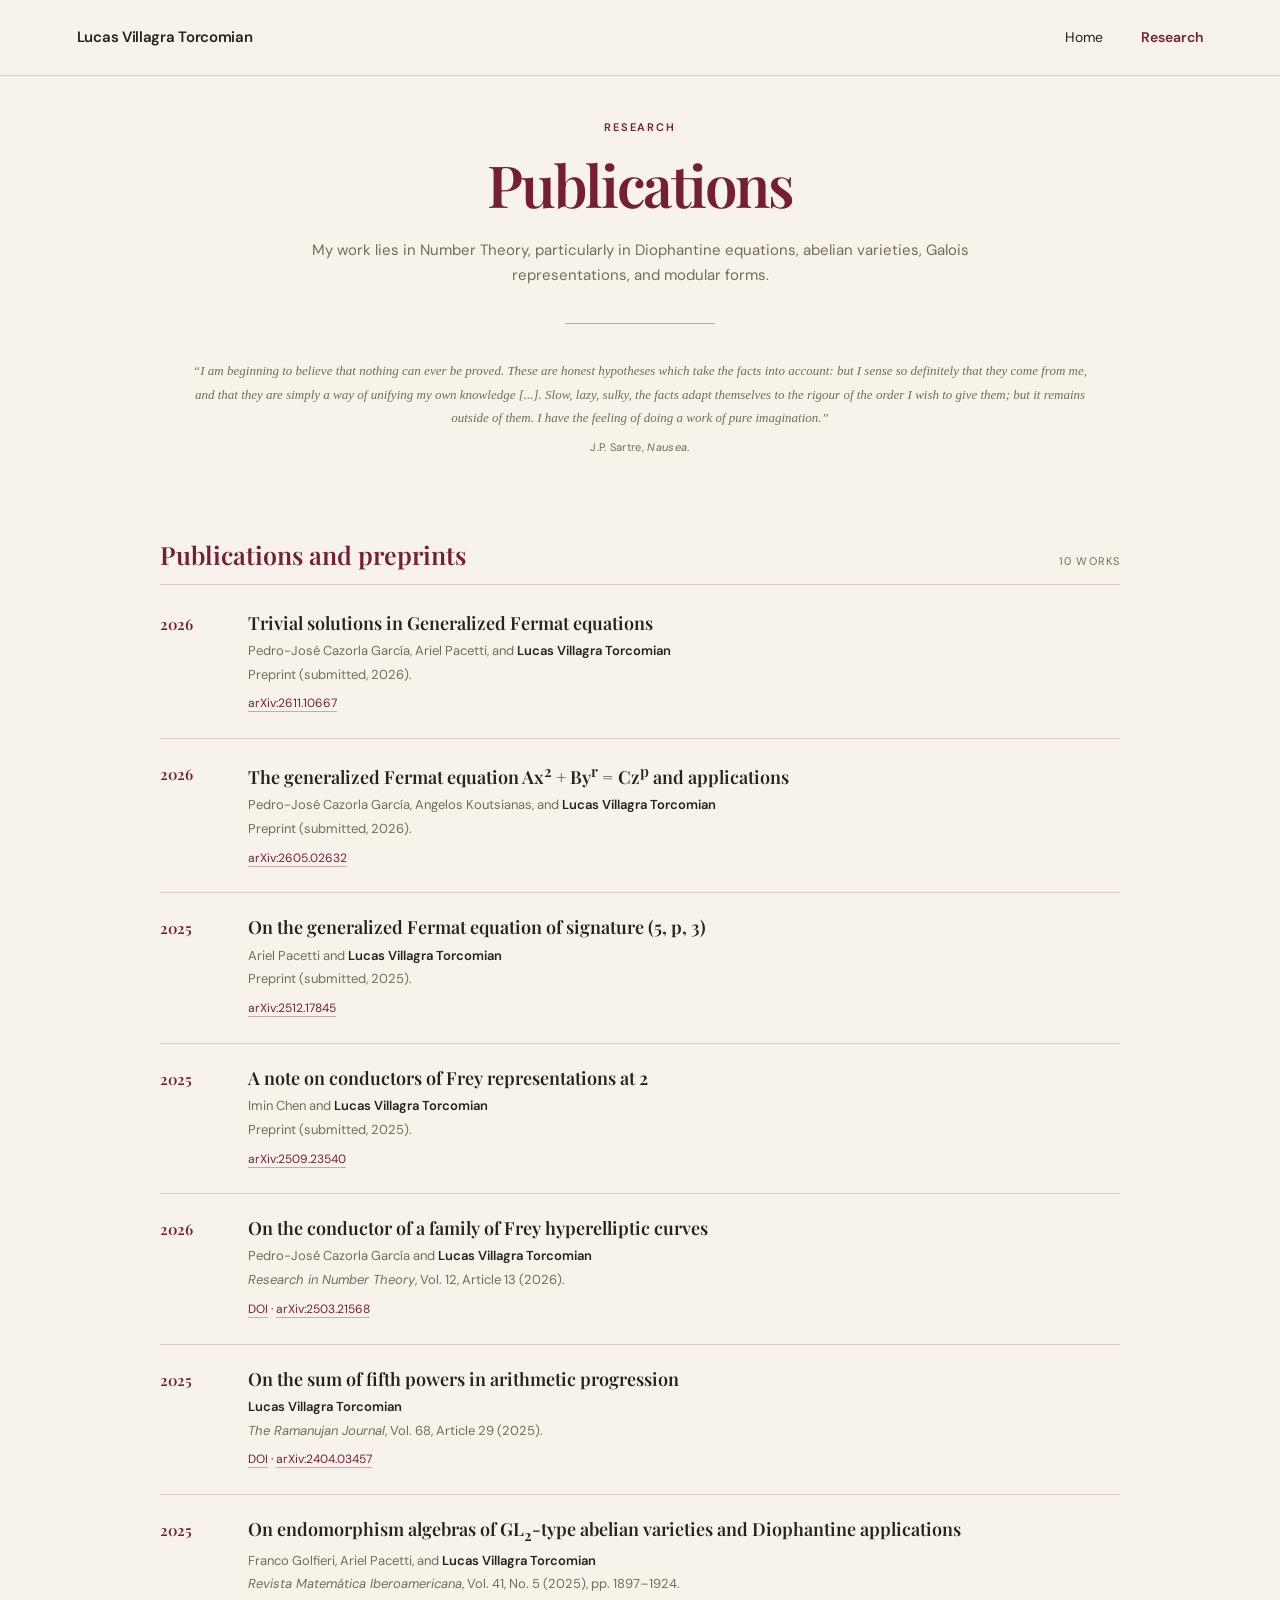
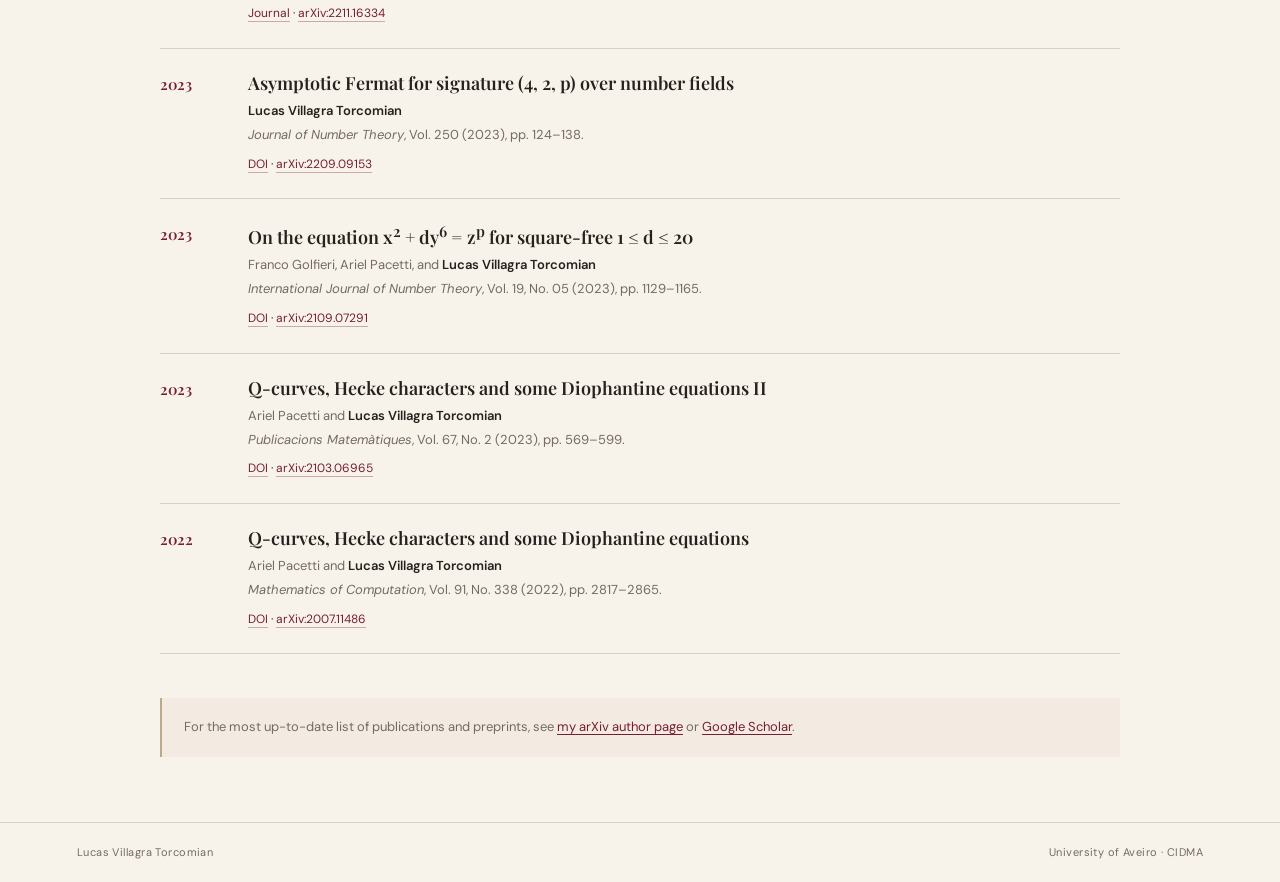
==== commit 21c617af: "Add new publication entry for 2026" ====
--- a/research.html
+++ b/research.html
@@ -39,6 +39,16 @@
         <h2>Publications and preprints</h2>
         <span class="section-count">10 works</span>
       </div>
+
+      <article class="publication">
+        <span class="pub-year">2026</span>
+        <div>
+          <h3>Trivial solutions in Generalized Fermat equations</h3>
+          <p class="authors">Pedro-José Cazorla García, Ariel Pacetti, and <strong>Lucas Villagra Torcomian</strong></p>
+          <p class="journal">Preprint (submitted, 2026).</p>
+          <div class="pub-links"><a href="https://arxiv.org/abs/2611.10667" target="_blank" rel="noopener">arXiv:2611.10667</a></div>
+        </div>
+      </article>
       
       <article class="publication">
         <span class="pub-year">2026</span>
--- a/assets/style.css
+++ b/assets/style.css
@@ -66,7 +66,7 @@
 .research-main { width: min(960px, calc(100% - 48px)); margin: 0 auto; }
 .page-heading {
   text-align: center;
-  padding: 50px 0 45px;
+  padding: 30px 0 35px;
 }
 .page-heading h1 { font-size: clamp(42px, 5vw, 58px); }
 .page-intro { max-width: 660px; margin: 20px auto 0; color: var(--muted); font-size: 15px; }
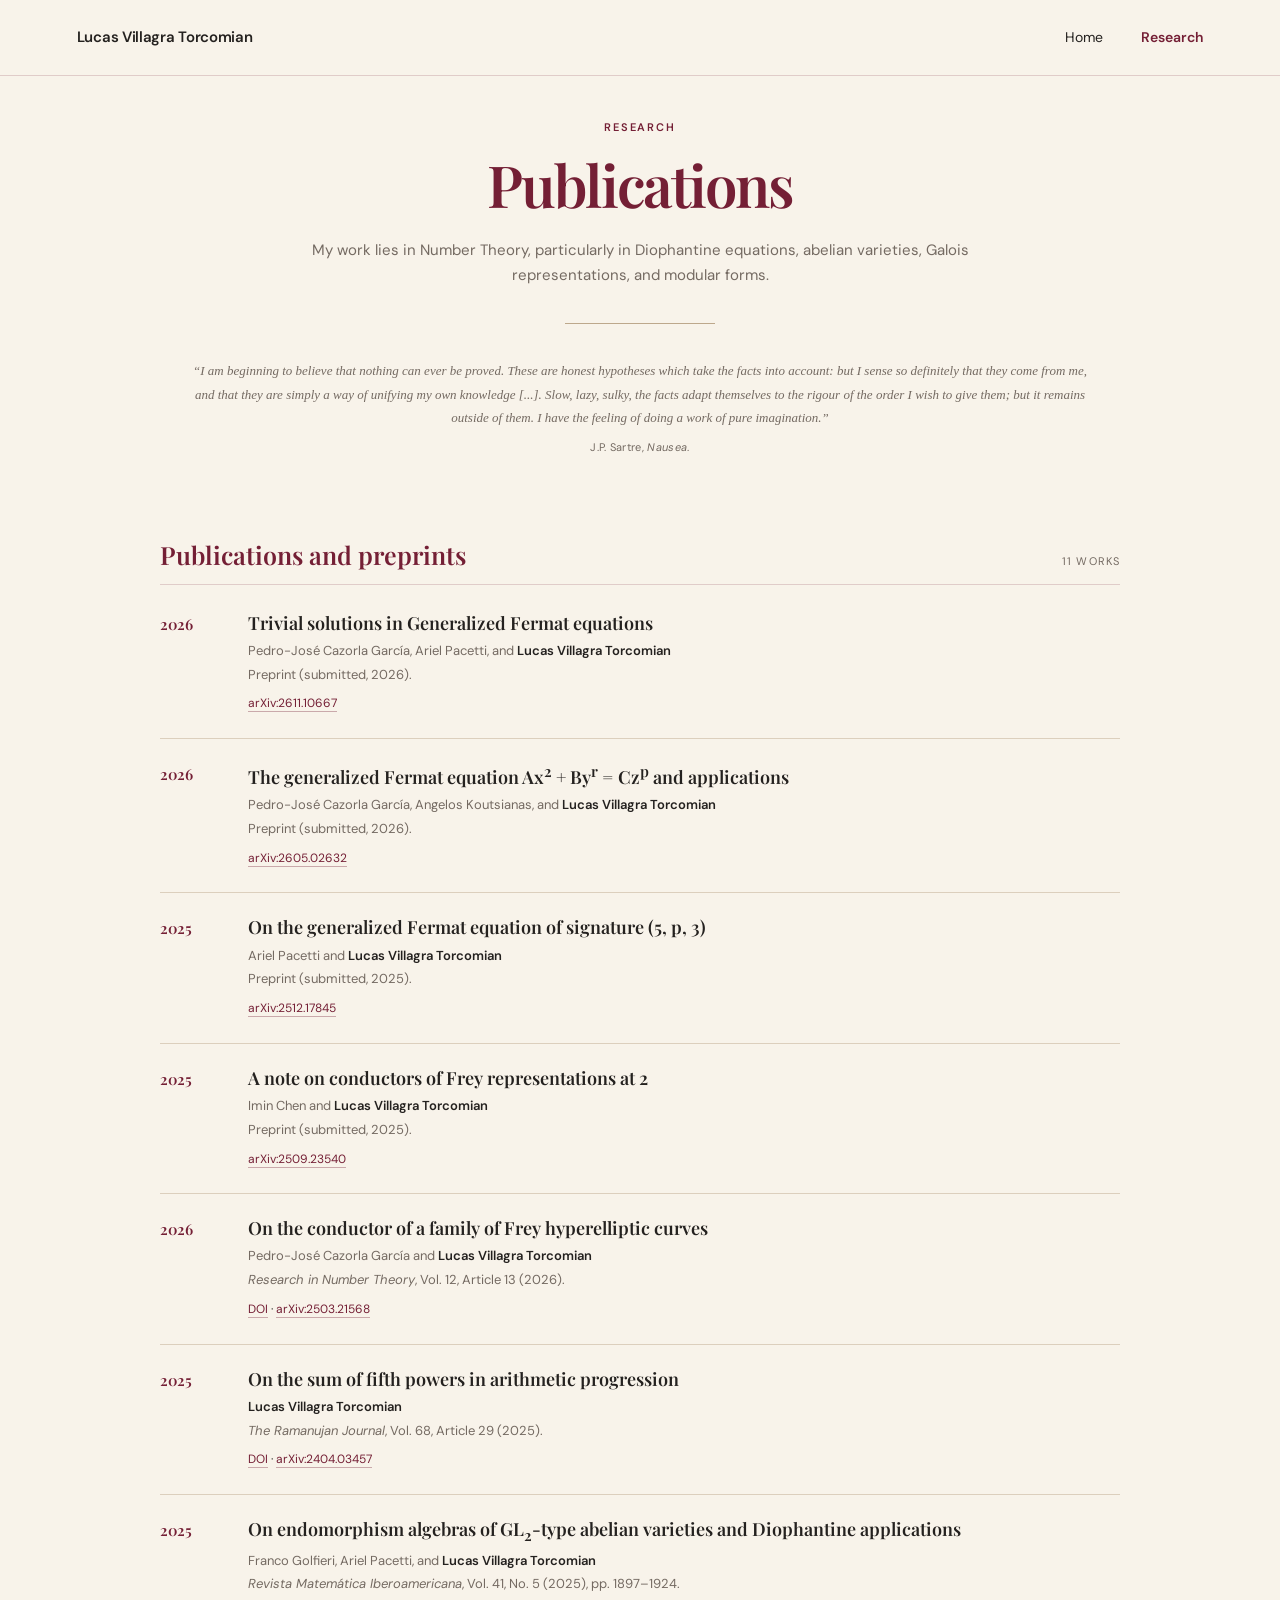
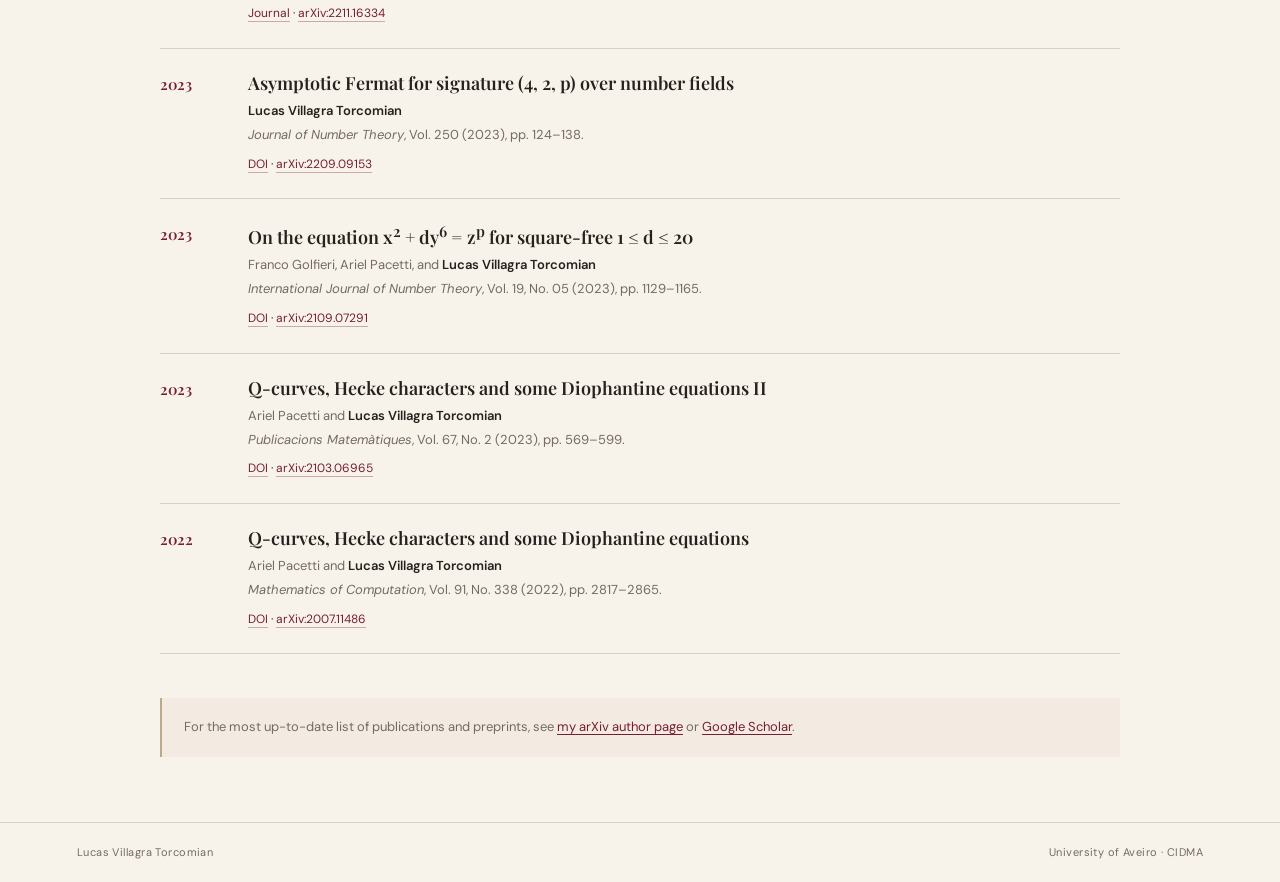
==== commit bfc0b774: "Update publication count from 10 to 11 works" ====
--- a/research.html
+++ b/research.html
@@ -37,7 +37,7 @@
     <section class="publication-section">
       <div class="section-heading-row">
         <h2>Publications and preprints</h2>
-        <span class="section-count">10 works</span>
+        <span class="section-count">11 works</span>
       </div>
 
       <article class="publication">
